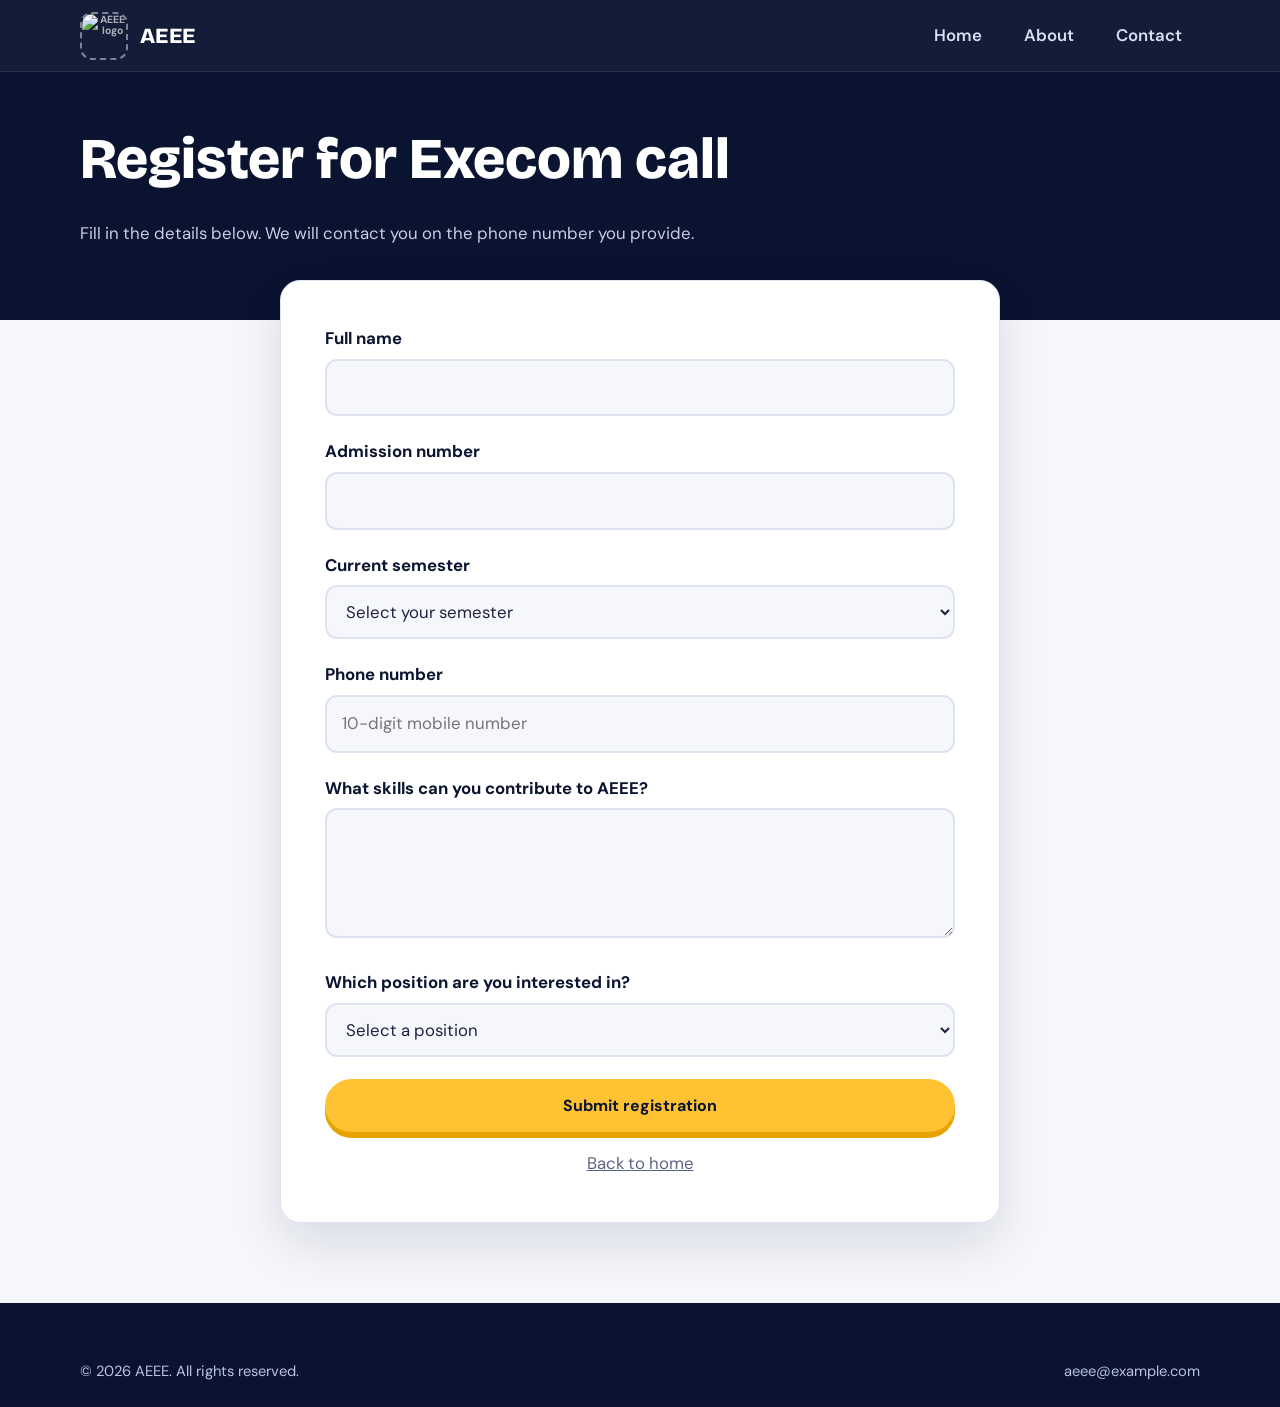
==== register.html @ 255cb57a "Add files via upload" ====
<!DOCTYPE html>
<html lang="en">
<head>
  <meta charset="UTF-8">
  <meta name="viewport" content="width=device-width, initial-scale=1">
  <title>AEEE | Execom Registration</title>
  <meta name="description" content="Register for the AEEE Execom call.">
  <link rel="icon" href="images/favicon.svg" type="image/svg+xml">
  <link rel="preconnect" href="https://fonts.googleapis.com">
  <link rel="preconnect" href="https://fonts.gstatic.com" crossorigin>
  <link href="https://fonts.googleapis.com/css2?family=Bricolage+Grotesque:opsz,wght@12..96,700;12..96,800&family=DM+Sans:wght@400;500;700&display=swap" rel="stylesheet">
  <link rel="stylesheet" href="style.css">
</head>
<body>
  <a class="skip-link" href="#form-title">Skip to form</a>

  <header class="site-header">
    <div class="container header-inner">
      <a class="brand" href="index.html#home" aria-label="AEEE home">
        <span class="logo-slot"><img src="images/logo.jpeg" alt="AEEE logo"></span>
        <span class="brand-name">AEEE</span>
      </a>
      <button class="nav-toggle" aria-label="Toggle menu" aria-expanded="false" aria-controls="nav-links">
        <span></span><span></span><span></span>
      </button>
      <nav aria-label="Main">
        <ul class="nav-links" id="nav-links">
          <li><a href="index.html#home">Home</a></li>
          <li><a href="index.html#about">About</a></li>
          <li><a href="index.html#contact">Contact</a></li>
        </ul>
      </nav>
    </div>
  </header>

  <main>
    <section class="page-head">
      <div class="container">
        <h1 id="form-title">Register for Execom call</h1>
        <p>Fill in the details below. We will contact you on the phone number you provide.</p>
      </div>
    </section>

    <section class="form-wrap">
      <div class="container">
        <form class="form-card" id="execom-form" novalidate>
          <div class="form-status" id="form-status" role="status" aria-live="polite"></div>

          <div class="field">
            <label for="fullName">Full name</label>
            <input type="text" id="fullName" name="fullName" autocomplete="name" required>
            <div class="error-msg">Enter your full name.</div>
          </div>

          <div class="field">
            <label for="admissionNumber">Admission number</label>
            <input type="text" id="admissionNumber" name="admissionNumber" required>
            <div class="error-msg">Enter your admission number.</div>
          </div>

          <div class="field">
            <label for="semester">Current semester</label>
            <select id="semester" name="semester" required>
              <option value="" selected disabled>Select your semester</option>
              <option>S1</option>
              <option>S3</option>
              <option>S5</option>
              <option>S7</option>
            </select>
            <div class="error-msg">Select your current semester.</div>
          </div>

          <div class="field">
            <label for="phone">Phone number</label>
            <input type="tel" id="phone" name="phone" inputmode="numeric" autocomplete="tel" placeholder="10-digit mobile number" required>
            <div class="error-msg">Enter a valid 10-digit phone number.</div>
          </div>

          <div class="field">
            <label for="skills">What skills can you contribute to AEEE?</label>
            <textarea id="skills" name="skills" required></textarea>
            <div class="error-msg">Tell us about your skills.</div>
          </div>

          <div class="field">
            <label for="position">Which position are you interested in?</label>
            <select id="position" name="position" required>
              <option value="" selected disabled>Select a position</option>
              <option>Joint Secretary</option>
              <option>Treasurer</option>
              <option>Media Head</option>
              <option>Design Head</option>
              <option>Tech Head</option>
              <option>Program Coordinator</option>
              <option>Documentation</option>
            </select>
            <div class="error-msg">Select a position.</div>
          </div>

          <!-- Spam trap: real visitors never see or fill this -->
          <div class="hp" aria-hidden="true">
            <label>Leave blank <input type="text" name="website" tabindex="-1" autocomplete="off"></label>
          </div>

          <button type="submit" class="btn btn-primary" id="submit-btn">Submit registration</button>
          <a class="back-link" href="index.html#home">Back to home</a>
        </form>
      </div>
    </section>
  </main>

  <footer class="site-footer">
    <div class="container">
      <div class="footer-bottom" style="border-top:0;margin-top:0;padding-top:0">
        <span>&copy; <span id="year">2026</span> AEEE. All rights reserved.</span>
        <span><a href="mailto:aeee@example.com">aeee@example.com</a></span>
      </div>
    </div>
  </footer>

  <script src="main.js"></script>
  <script src="register.js"></script>
</body>
</html>
---- style.css ----
/* ===== Design tokens ===== */
:root {
  --ink: #0A1430;
  --ink-2: #14264F;
  --paper: #F5F7FB;
  --white: #FFFFFF;
  --volt: #FFC233;
  --volt-dark: #E5A400;
  --cyan: #19B5D8;
  --text: #1B2440;
  --muted: #5B6585;
  --line: #DDE3F0;
  --danger: #C62F3B;
  --ok: #1B8A5A;
  --radius: 14px;
  --font-head: "Bricolage Grotesque", "Segoe UI", system-ui, sans-serif;
  --font-body: "DM Sans", "Segoe UI", system-ui, sans-serif;
  --header-h: 72px;
}
*, *::before, *::after { box-sizing: border-box; }
html { scroll-behavior: smooth; scroll-padding-top: calc(var(--header-h) + 12px); }
body { margin: 0; font-family: var(--font-body); color: var(--text); background: var(--paper); line-height: 1.65; font-size: 1.05rem; }
img { max-width: 100%; display: block; }
a { color: inherit; }
h1, h2, h3 { font-family: var(--font-head); line-height: 1.1; margin: 0 0 .5em; color: var(--ink); }
:focus-visible { outline: 3px solid var(--cyan); outline-offset: 3px; border-radius: 6px; }
.container { width: min(1120px, 92%); margin-inline: auto; }
.skip-link { position: absolute; left: -999px; top: 8px; background: var(--volt); color: var(--ink); padding: 8px 14px; border-radius: 8px; z-index: 200; }
.skip-link:focus { left: 8px; }

/* ===== Buttons ===== */
.btn { display: inline-block; font: 700 1rem var(--font-body); padding: 14px 28px; border-radius: 999px; border: 2px solid transparent; text-decoration: none; cursor: pointer; transition: transform .15s ease, background .2s ease, box-shadow .2s ease; }
.btn-primary { background: var(--volt); color: var(--ink); box-shadow: 0 6px 0 var(--volt-dark); }
.btn-primary:hover { transform: translateY(2px); box-shadow: 0 4px 0 var(--volt-dark); }
.btn-primary:active { transform: translateY(6px); box-shadow: 0 0 0 var(--volt-dark); }
.btn-ghost { border-color: rgba(255,255,255,.5); color: var(--white); }
.btn-ghost:hover { background: rgba(255,255,255,.12); }
.btn[disabled] { opacity: .6; cursor: not-allowed; }

/* ===== Header ===== */
.site-header { position: sticky; top: 0; z-index: 100; height: var(--header-h); background: rgba(10,20,48,.96); backdrop-filter: blur(8px); border-bottom: 1px solid rgba(255,255,255,.08); }
.header-inner { height: 100%; display: flex; align-items: center; justify-content: space-between; gap: 16px; }
.brand { display: flex; align-items: center; gap: 12px; text-decoration: none; color: var(--white); }
/* LOGO SPACE: replace .logo-slot contents with <img src="images/logo.png" alt="AEEE logo"> */
.logo-slot { width: 48px; height: 48px; border: 2px dashed rgba(255,255,255,.45); border-radius: 12px; display: grid; place-items: center; font: 700 .65rem var(--font-body); color: rgba(255,255,255,.65); text-align: center; line-height: 1.1; overflow: hidden; }
.logo-slot img { width: 100%; height: 100%; object-fit: contain; }
.brand-name { font: 800 1.35rem var(--font-head); letter-spacing: .02em; }
.nav-links { display: flex; align-items: center; gap: 6px; list-style: none; margin: 0; padding: 0; }
.nav-links a { display: block; padding: 10px 18px; border-radius: 999px; color: #D7DEF2; text-decoration: none; font-weight: 600; transition: background .2s, color .2s; }
.nav-links a:hover, .nav-links a.active { background: rgba(255,255,255,.1); color: var(--white); }
.nav-toggle { display: none; background: none; border: 0; padding: 10px; cursor: pointer; }
.nav-toggle span { display: block; width: 26px; height: 3px; background: var(--white); margin: 5px 0; border-radius: 2px; transition: transform .25s, opacity .2s; }
.nav-toggle[aria-expanded="true"] span:nth-child(1) { transform: translateY(8px) rotate(45deg); }
.nav-toggle[aria-expanded="true"] span:nth-child(2) { opacity: 0; }
.nav-toggle[aria-expanded="true"] span:nth-child(3) { transform: translateY(-8px) rotate(-45deg); }

/* ===== Hero ===== */
.hero { background: radial-gradient(1200px 500px at 85% 20%, #1B3570 0%, transparent 60%), var(--ink); color: var(--white); padding: clamp(48px, 8vw, 96px) 0; overflow: hidden; }
.hero-grid { display: grid; grid-template-columns: 1.1fr .9fr; gap: clamp(24px, 5vw, 64px); align-items: center; }
.hero h1 { color: var(--white); font-size: clamp(2.6rem, 6.4vw, 5rem); font-weight: 800; letter-spacing: -.02em; }
.hero p { color: #C5CFEA; max-width: 52ch; font-size: 1.15rem; }
.hero-actions { display: flex; flex-wrap: wrap; gap: 16px; margin-top: 32px; }
.hero-art img { width: 100%; border-radius: 28px; box-shadow: 0 30px 60px rgba(0,0,0,.4); animation: rise .9s ease both; }
@keyframes rise { from { opacity: 0; transform: translateY(24px); } to { opacity: 1; transform: none; } }

/* ===== Sections ===== */
.section { padding: clamp(56px, 8vw, 96px) 0; }
.section-title { font-size: clamp(2rem, 4vw, 3rem); font-weight: 800; }
.section-lead { color: var(--muted); max-width: 60ch; margin-bottom: 40px; }

/* About */
.about-grid { display: grid; grid-template-columns: 1fr 1fr; gap: clamp(24px, 5vw, 64px); align-items: start; }
.pillars { display: grid; gap: 16px; }
.pillar { background: var(--white); border-left: 6px solid var(--volt); border-radius: 0 var(--radius) var(--radius) 0; padding: 18px 22px; }
.pillar:nth-child(2) { border-color: var(--cyan); }
.pillar:nth-child(3) { border-color: var(--ink-2); }
.pillar h3 { font-size: 1.2rem; margin-bottom: .2em; }
.pillar p { margin: 0; color: var(--muted); }

/* Register band */
.register { background: var(--volt); }
.register-inner { display: flex; flex-wrap: wrap; align-items: center; justify-content: space-between; gap: 28px; }
.register h2 { font-size: clamp(2rem, 4.4vw, 3.2rem); font-weight: 800; margin-bottom: .2em; }
.register p { margin: 0; max-width: 56ch; color: #3A3000; font-weight: 500; }
.register .btn { background: var(--ink); color: var(--white); box-shadow: 0 6px 0 #000; }
.register .btn:hover { transform: translateY(2px); box-shadow: 0 4px 0 #000; }

/* Contact */
.contact-grid { display: grid; grid-template-columns: repeat(3, 1fr); gap: 20px; }
.contact-card { background: var(--white); border: 1px solid var(--line); border-radius: var(--radius); padding: 26px; }
.contact-card h3 { font-size: 1.1rem; }
.contact-card p, .contact-card a { margin: 0; color: var(--muted); overflow-wrap: anywhere; }
.contact-card a:hover { color: var(--ink); }

/* ===== Footer ===== */
.site-footer { background: var(--ink); color: #B9C4E3; padding: 56px 0 24px; }
.footer-grid { display: grid; grid-template-columns: 1.4fr 1fr 1fr; gap: 40px; }
.site-footer h3 { color: var(--white); font-size: 1.1rem; }
.site-footer ul { list-style: none; margin: 0; padding: 0; }
.site-footer li { margin-bottom: 8px; }
.site-footer a { text-decoration: none; }
.site-footer a:hover { color: var(--volt); }
.footer-bottom { border-top: 1px solid rgba(255,255,255,.12); margin-top: 36px; padding-top: 20px; font-size: .92rem; display: flex; flex-wrap: wrap; justify-content: space-between; gap: 8px; }

/* ===== Registration page ===== */
.page-head { background: var(--ink); color: var(--white); padding: 56px 0 72px; }
.page-head h1 { color: var(--white); font-size: clamp(2.2rem, 5vw, 3.6rem); font-weight: 800; }
.page-head p { color: #C5CFEA; max-width: 56ch; margin: 0; }
.form-wrap { margin-top: -40px; padding-bottom: 80px; }
.form-card { background: var(--white); border: 1px solid var(--line); border-radius: 20px; padding: clamp(22px, 4vw, 44px); max-width: 720px; margin-inline: auto; box-shadow: 0 20px 50px rgba(10,20,48,.12); }
.field { margin-bottom: 22px; }
.field label { display: block; font-weight: 700; margin-bottom: 6px; color: var(--ink); }
.field .hint { font-weight: 400; color: var(--muted); font-size: .92rem; }
.field input, .field select, .field textarea { width: 100%; font: inherit; color: var(--text); padding: 13px 15px; background: var(--paper); border: 2px solid var(--line); border-radius: 12px; transition: border-color .2s, background .2s; }
.field textarea { min-height: 130px; resize: vertical; }
.field input:focus, .field select:focus, .field textarea:focus { outline: none; border-color: var(--cyan); background: var(--white); }
.field.invalid input, .field.invalid select, .field.invalid textarea { border-color: var(--danger); }
.error-msg { display: none; color: var(--danger); font-size: .9rem; margin-top: 6px; }
.field.invalid .error-msg { display: block; }
.hp { position: absolute; left: -9999px; height: 0; overflow: hidden; }
.form-status { display: none; padding: 16px 18px; border-radius: 12px; margin-bottom: 22px; font-weight: 600; }
.form-status.ok { display: block; background: #E3F6EC; color: var(--ok); }
.form-status.err { display: block; background: #FCE8EA; color: var(--danger); }
.form-card .btn { width: 100%; }
.back-link { display: inline-block; margin-top: 18px; text-align: center; width: 100%; color: var(--muted); }

/* ===== Responsive ===== */
@media (max-width: 900px) {
  .hero-grid, .about-grid, .footer-grid { grid-template-columns: 1fr; }
  .contact-grid { grid-template-columns: 1fr; }
  .hero-art { order: -1; max-width: 460px; }
}
@media (max-width: 760px) {
  .nav-toggle { display: block; }
  .nav-links { position: absolute; top: var(--header-h); left: 0; right: 0; flex-direction: column; align-items: stretch; background: var(--ink); padding: 12px 4%; border-bottom: 1px solid rgba(255,255,255,.1); display: none; }
  .nav-links.open { display: flex; }
  .nav-links a { padding: 14px 16px; }
}
@media (prefers-reduced-motion: reduce) {
  html { scroll-behavior: auto; }
  *, *::before, *::after { animation: none !important; transition: none !important; }
}
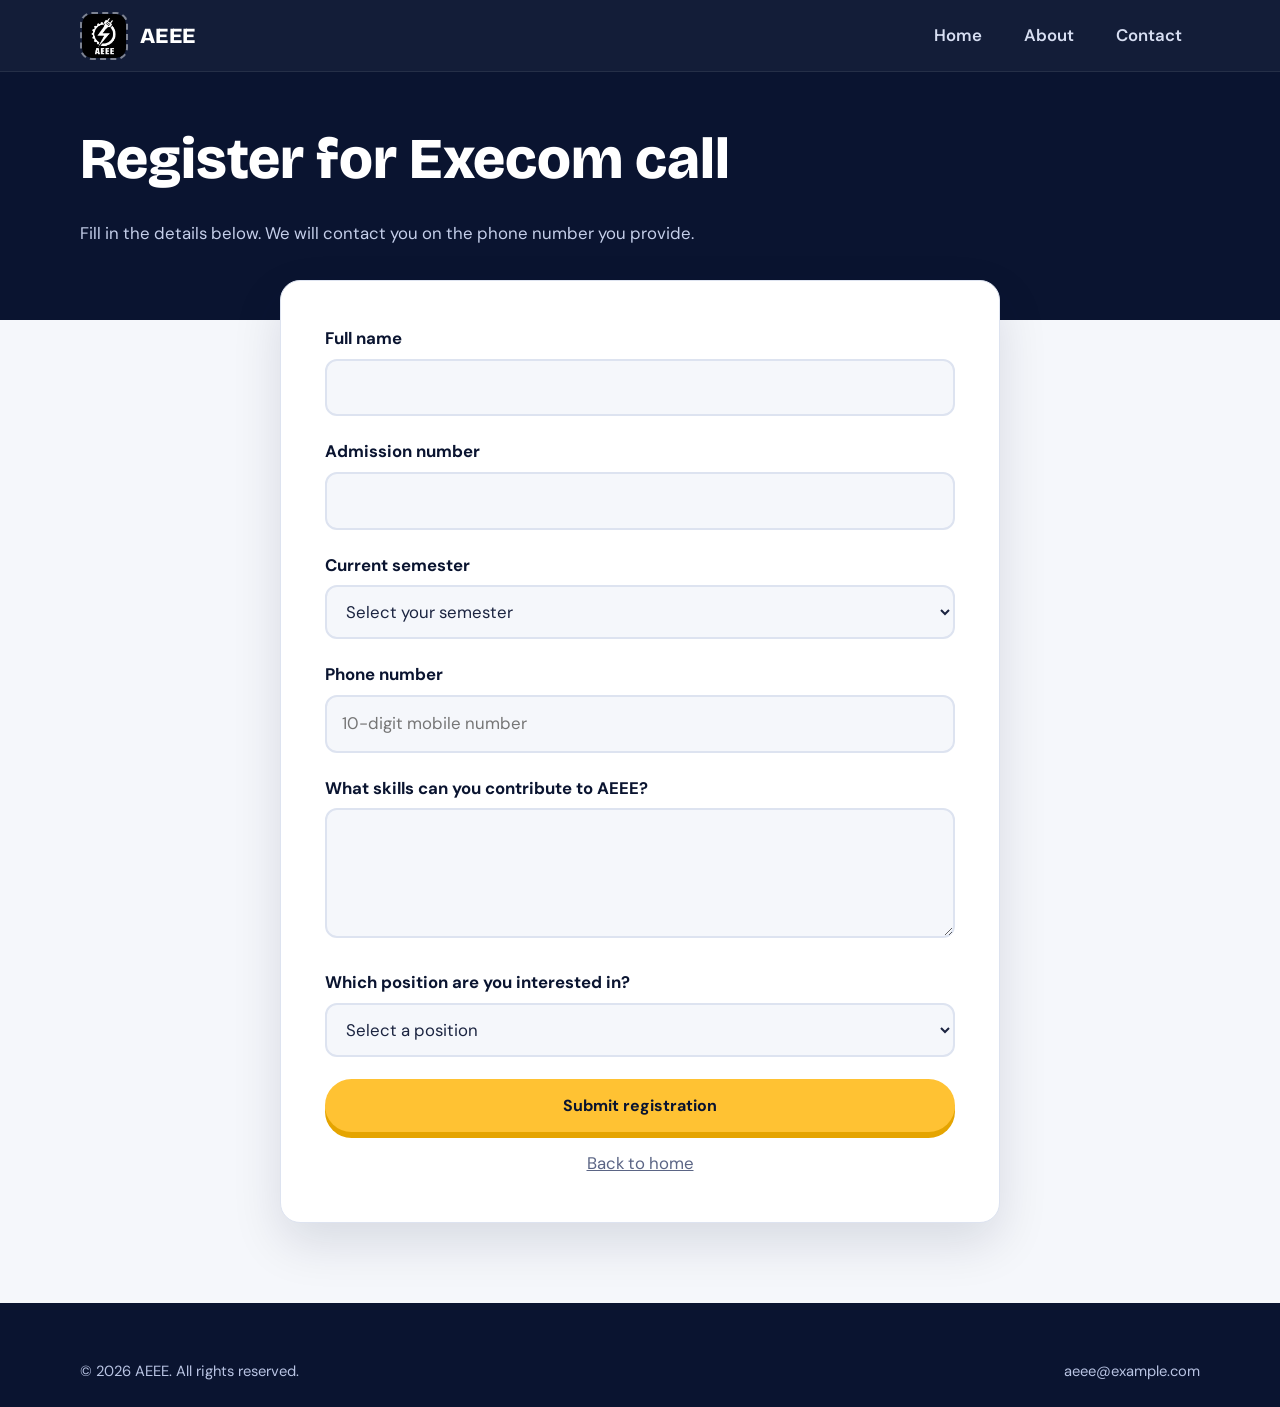
==== commit cf60ff22: "Update logo image source in register.html" ====
--- a/register.html
+++ b/register.html
@@ -17,7 +17,7 @@
   <header class="site-header">
     <div class="container header-inner">
       <a class="brand" href="index.html#home" aria-label="AEEE home">
-        <span class="logo-slot"><img src="images/logo.jpeg" alt="AEEE logo"></span>
+        <span class="logo-slot"><img src="logo.jpeg" alt="AEEE logo"></span>
         <span class="brand-name">AEEE</span>
       </a>
       <button class="nav-toggle" aria-label="Toggle menu" aria-expanded="false" aria-controls="nav-links">
